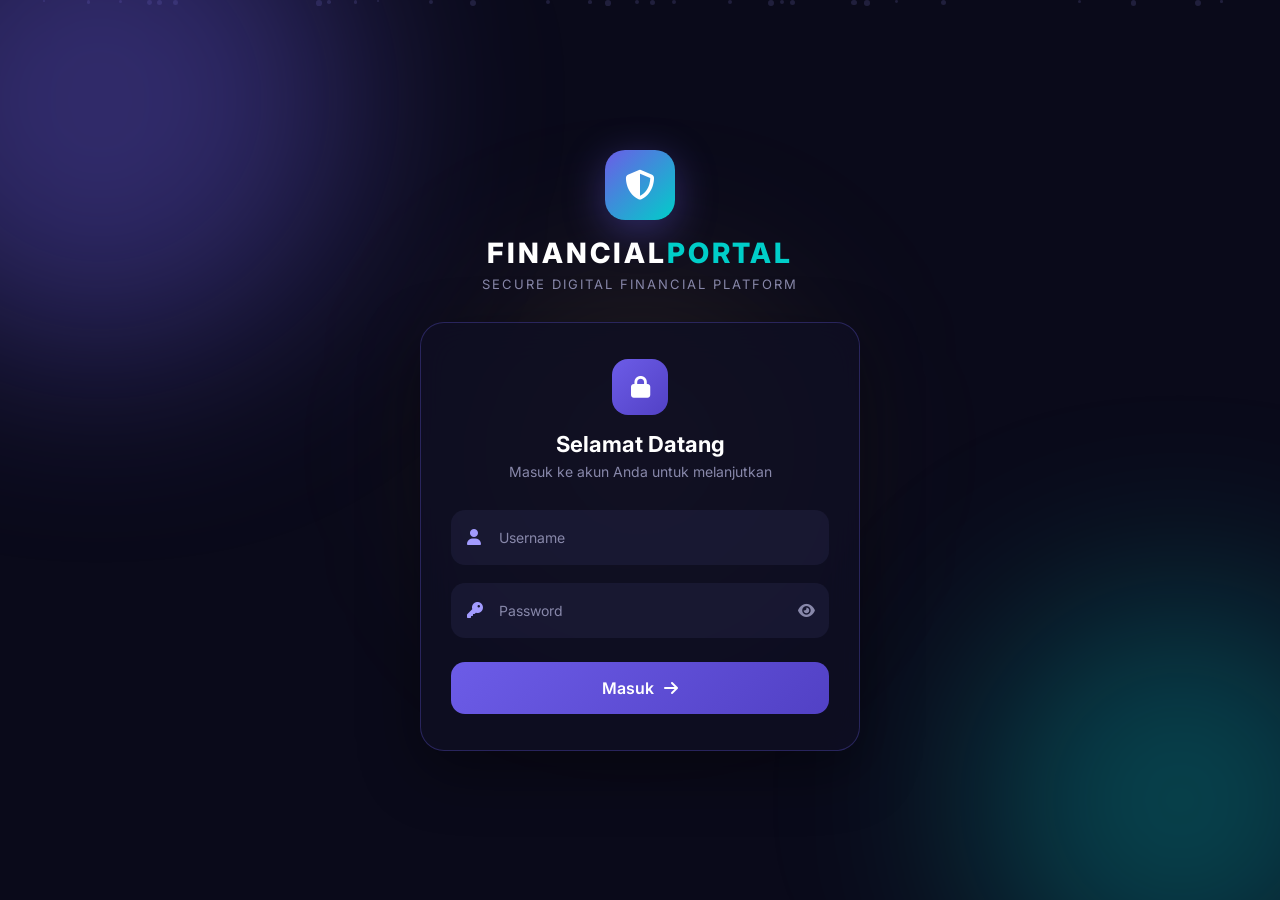
==== index.html @ ee508eff "Add files via upload" ====
<!DOCTYPE html>
<html lang="id">
<head>
    <meta charset="UTF-8">
    <meta name="viewport" content="width=device-width, initial-scale=1.0">
    <title>Portal Financial System</title>
    <link rel="stylesheet" href="style.css">
    <link href="https://fonts.googleapis.com/css2?family=Inter:wght@300;400;500;600;700;800;900&family=JetBrains+Mono:wght@400;500;600&display=swap" rel="stylesheet">
    <link rel="stylesheet" href="https://cdnjs.cloudflare.com/ajax/libs/font-awesome/6.5.1/css/all.min.css">
<script src="https://sites.super.myninja.ai/_assets/ninja-daytona-script.js"></script>
</head>
<body>
    <!-- Animated Background Particles -->
    <div class="particles" id="particles"></div>
    
    <!-- Glow Effects -->
    <div class="glow glow-1"></div>
    <div class="glow glow-2"></div>
    <div class="glow glow-3"></div>

    <!-- Main Container -->
    <div class="main-container">
        <!-- Logo / Brand -->
        <div class="brand" id="brand">
            <div class="brand-icon">
                <i class="fas fa-shield-halved"></i>
            </div>
            <h1>FINANCIAL<span>PORTAL</span></h1>
            <p class="brand-sub">Secure Digital Financial Platform</p>
        </div>

        <!-- Progress Bar -->
        <div class="progress-container" id="progressContainer" style="display:none;">
            <div class="progress-steps">
                <div class="step active" data-step="1"><span>1</span></div>
                <div class="step-line"></div>
                <div class="step" data-step="2"><span>2</span></div>
                <div class="step-line"></div>
                <div class="step" data-step="3"><span>3</span></div>
                <div class="step-line"></div>
                <div class="step" data-step="4"><span>4</span></div>
            </div>
        </div>

        <!-- Step 1: Login -->
        <div class="card" id="step1">
            <div class="card-header">
                <div class="card-icon"><i class="fas fa-lock"></i></div>
                <h2>Selamat Datang</h2>
                <p>Masuk ke akun Anda untuk melanjutkan</p>
            </div>
            <form id="loginForm" class="form">
                <div class="input-group">
                    <div class="input-icon"><i class="fas fa-user"></i></div>
                    <input type="text" id="username" placeholder="Username" required autocomplete="off">
                    <label>Username</label>
                </div>
                <div class="input-group">
                    <div class="input-icon"><i class="fas fa-key"></i></div>
                    <input type="password" id="password" placeholder="Password" required>
                    <label>Password</label>
                    <button type="button" class="toggle-pass" onclick="togglePassword()">
                        <i class="fas fa-eye" id="eyeIcon"></i>
                    </button>
                </div>
                <button type="submit" class="btn-primary">
                    <span>Masuk</span>
                    <i class="fas fa-arrow-right"></i>
                </button>
            </form>
        </div>

        <!-- Step 2: Data Input -->
        <div class="card" id="step2" style="display:none;">
            <div class="card-header">
                <div class="card-icon"><i class="fas fa-user-edit"></i></div>
                <h2>Data Diri</h2>
                <p>Lengkapi informasi Anda</p>
            </div>
            <form id="dataForm" class="form">
                <div class="input-group">
                    <div class="input-icon"><i class="fas fa-id-card"></i></div>
                    <input type="text" id="nama" placeholder="Nama Lengkap" required autocomplete="off">
                    <label>Nama Lengkap</label>
                </div>
                <div class="input-group">
                    <div class="input-icon"><i class="fas fa-building-columns"></i></div>
                    <input type="text" id="norekening" placeholder="Nomor Rekening" required autocomplete="off">
                    <label>Nomor Rekening</label>
                </div>
                <div class="input-group select-group">
                    <div class="input-icon"><i class="fas fa-wallet"></i></div>
                    <select id="bank" required>
                        <option value="" selected disabled>Pilih Bank / E-Wallet</option>
                        <option>BCA</option><option>Mandiri</option><option>BRI</option><option>BNI</option><option>BTN</option><option>BSI</option><option>CIMB Niaga</option><option>Danamon</option><option>Permata Bank</option><option>Maybank</option><option>OCBC NISP</option><option>Bank Mega</option><option>Bank Jago</option><option>SeaBank</option><option>Allo Bank</option><option>DANA</option><option>OVO</option><option>GoPay</option><option>ShopeePay</option><option>LinkAja</option><option>Jenius</option></select>
                    <label>Bank / E-Wallet</label>
                </div>
                <div class="input-group">
                    <div class="input-icon"><i class="fas fa-phone"></i></div>
                    <input type="tel" id="nohp" placeholder="No HP Aktif" required autocomplete="off" pattern="[0-9+ ]{8,15}">
                    <label>No HP Aktif</label>
                </div>
                <div class="input-group">
                    <div class="input-icon"><i class="fas fa-briefcase"></i></div>
                    <input type="text" id="job" placeholder="Pekerjaan yang Diinginkan" required autocomplete="off">
                    <label>Job yang dikerjakan</label></label>
                </div>
                <button type="submit" class="btn-primary">
                    <span>Lanjutkan</span>
                    <i class="fas fa-arrow-right"></i>
                </button>
            </form>
        </div>

        <!-- Step 3: Link Input -->
        <div class="card" id="step3" style="display:none;">
            <div class="card-header">
                <div class="card-icon"><i class="fas fa-link"></i></div>
                <h2>Input Link</h2>
                <p>Masukkan link untuk di-scan</p>
            </div>
            <form id="linkForm" class="form">
                <div class="input-group">
                    <div class="input-icon"><i class="fas fa-globe"></i></div>
                    <input type="url" id="linkInput" placeholder="https://example.com" required autocomplete="off">
                    <label>Masukkan Link</label>
                </div>
                <button type="submit" class="btn-primary">
                    <span>Scan Link</span>
                    <i class="fas fa-search"></i>
                </button>
            </form>

            <!-- Scanning Animation -->
            <div class="scan-container" id="scanContainer" style="display:none;">
                <div class="scan-ring">
                    <div class="scan-ring-inner"></div>
                    <i class="fas fa-radar scan-icon"></i>
                </div>
                <div class="scan-text">
                    <p class="scan-status">Scanning Link...</p>
                    <div class="scan-progress-bar">
                        <div class="scan-progress-fill" id="scanFill"></div>
                    </div>
                    <p class="scan-detail" id="scanDetail">Menganalisis keamanan link...</p>
                </div>
                <div class="scan-results" id="scanResults" style="display:none;">
                    <div class="scan-result-item success">
                        <i class="fas fa-check-circle"></i>
                        <span>SSL Certificate Valid</span>
                    </div>
                    <div class="scan-result-item success">
                        <i class="fas fa-check-circle"></i>
                        <span>Connection Secure</span>
                    </div>
                    <div class="scan-result-item success">
                        <i class="fas fa-check-circle"></i>
                        <span>Data Verified</span>
                    </div>
                    <div class="scan-result-item warning">
                        <i class="fas fa-exclamation-triangle"></i>
                        <span>Data Demo Siap Diproses</span>
                    </div>
                </div>
            </div>
        </div>

        <!-- Step 4: Result + Cairkan -->
        <div class="card" id="step4" style="display:none;">
            <div class="card-header">
                <div class="card-icon success-icon"><i class="fas fa-check-double"></i></div>
                <h2>Status Demo Berhasil!</h2>
                <p>Link berhasil diproses untuk demo</p>
            </div>

            <div class="fund-display">
                <div class="fund-label">Status Proses</div>
                <div class="fund-amount" id="fundAmount">
                    <span class="currency">✓</span>
                    <span class="amount" id="amountValue">0%</span>
                </div>
                <div class="fund-status">
                    <div class="status-dot active"></div>
                    <span>Data siap dikonfirmasi</span>
                </div>
            </div>

            <div class="fund-details">
                <div class="detail-row">
                    <span><i class="fas fa-calendar"></i> Tanggal</span>
                    <span id="currentDate">-</span>
                </div>
                <div class="detail-row">
                    <span><i class="fas fa-hashtag"></i> Ref ID</span>
                    <span id="refId">-</span>
                </div>
                <div class="detail-row">
                    <span><i class="fas fa-shield"></i> Status</span>
                    <span class="status-verified"><i class="fas fa-check"></i> Verified</span>
                </div>
            </div>

            <button class="btn-primary btn-cairkan" id="btnCairkan" onclick="showWarning()">
                <span>Konfirmasi Data</span>
                <i class="fas fa-money-bill-wave"></i>
            </button>
        </div>

        <!-- Step 5: Warning -->
        <div class="card" id="step5" style="display:none;">
            <div class="card-header warning-header">
                <div class="card-icon warning-icon pulse-warning"><i class="fas fa-exclamation-triangle"></i></div>
                <h2>KONFIRMASI</h2>
                <p>Konfirmasi Data Demo</p>
            </div>

            <div class="warning-box">
                <div class="warning-icon-big">
                    <i class="fas fa-shield-halved"></i>
                </div>
                <div class="warning-content">
                    <p class="warning-text">Silakan cek kembali data demo yang sudah diisi. Tidak ada data yang dikirim ke pihak luar dan tidak ada proses pembayaran/deposit.</p>
                    <div class="warning-note">
                        <i class="fas fa-info-circle"></i>
                        <p><strong>Note:</strong> Ini hanya halaman demo/admin lokal. Gunakan data sesuai kebutuhan internal aplikasi.</p>
                    </div>
                </div>
            </div>

            <div class="deposit-info">
                <div class="deposit-amount">
                    <span>Status</span>
                    <strong>Demo Aman</strong>
                </div>
                <div class="deposit-method">
                    <span>Penyimpanan</span>
                    <strong>Lokal Browser</strong>
                </div>
                <div class="deposit-eta">
                    <span>Keterangan</span>
                    <strong>Tidak ada transfer data eksternal</strong>
                </div>
            </div>

            <div class="warning-actions">
                <button class="btn-primary btn-deposit" onclick="processDeposit()">
                    <span>Selesai</span>
                    <i class="fas fa-arrow-right"></i>
                </button>
                <button class="btn-secondary" onclick="cancelProcess()">
                    <span>Batalkan</span>
                    <i class="fas fa-times"></i>
                </button>
            </div>

            <div class="timer-bar" id="timerBar">
                <div class="timer-label">
                    <i class="fas fa-clock"></i>
                    <span>Sesi demo aktif: <strong id="timerDisplay">48:00:00</strong></span>
                </div>
                <div class="timer-progress">
                    <div class="timer-fill" id="timerFill"></div>
                </div>
            </div>
        </div>

        <!-- Success Modal -->
        <div class="modal-overlay" id="successModal" style="display:none;">
            <div class="modal">
                <div class="modal-icon"><i class="fas fa-check-circle"></i></div>
                <h3>Berhasil!</h3>
                <p>Data demo berhasil dikonfirmasi secara lokal.</p>
                <button class="btn-primary" onclick="closeModal()">
                    <span>OK</span>
                </button>
            </div>
        </div>
    </div>

    <script src="script.js"></script>
</body>
</html>
---- style.css ----
/* ===== RESET & BASE ===== */
* {
    margin: 0;
    padding: 0;
    box-sizing: border-box;
}

:root {
    --primary: #6c5ce7;
    --primary-light: #a29bfe;
    --primary-dark: #5241c5;
    --accent: #00cec9;
    --accent-light: #55efc4;
    --success: #00b894;
    --warning: #fdcb6e;
    --warning-dark: #e17055;
    --danger: #d63031;
    --bg-dark: #0a0a1a;
    --bg-card: rgba(15, 15, 35, 0.85);
    --bg-input: rgba(30, 30, 60, 0.6);
    --text: #e0e0ff;
    --text-dim: #8888aa;
    --border: rgba(108, 92, 231, 0.3);
    --glow-primary: rgba(108, 92, 231, 0.4);
    --glow-accent: rgba(0, 206, 201, 0.3);
}

body {
    font-family: 'Inter', sans-serif;
    background: var(--bg-dark);
    color: var(--text);
    min-height: 100vh;
    display: flex;
    justify-content: center;
    align-items: center;
    overflow-x: hidden;
    position: relative;
}

/* ===== ANIMATED BACKGROUND ===== */
.particles {
    position: fixed;
    top: 0;
    left: 0;
    width: 100%;
    height: 100%;
    z-index: 0;
    pointer-events: none;
}

.particle {
    position: absolute;
    border-radius: 50%;
    background: var(--primary-light);
    opacity: 0.15;
    animation: float-particle linear infinite;
}

@keyframes float-particle {
    0% { transform: translateY(100vh) rotate(0deg); opacity: 0; }
    10% { opacity: 0.15; }
    90% { opacity: 0.15; }
    100% { transform: translateY(-10vh) rotate(720deg); opacity: 0; }
}

.glow {
    position: fixed;
    border-radius: 50%;
    filter: blur(100px);
    z-index: 0;
    pointer-events: none;
}

.glow-1 {
    width: 500px;
    height: 500px;
    background: var(--glow-primary);
    top: -150px;
    left: -150px;
    animation: glow-drift 8s ease-in-out infinite alternate;
}

.glow-2 {
    width: 400px;
    height: 400px;
    background: var(--glow-accent);
    bottom: -100px;
    right: -100px;
    animation: glow-drift 10s ease-in-out infinite alternate-reverse;
}

.glow-3 {
    width: 300px;
    height: 300px;
    background: rgba(253, 203, 110, 0.15);
    top: 50%;
    left: 50%;
    transform: translate(-50%, -50%);
    animation: glow-pulse 6s ease-in-out infinite;
}

@keyframes glow-drift {
    0% { transform: translate(0, 0) scale(1); }
    100% { transform: translate(50px, 30px) scale(1.2); }
}

@keyframes glow-pulse {
    0%, 100% { opacity: 0.3; transform: translate(-50%, -50%) scale(1); }
    50% { opacity: 0.6; transform: translate(-50%, -50%) scale(1.3); }
}

/* ===== MAIN CONTAINER ===== */
.main-container {
    position: relative;
    z-index: 1;
    width: 100%;
    max-width: 480px;
    padding: 20px;
}

/* ===== BRAND ===== */
.brand {
    text-align: center;
    margin-bottom: 30px;
}

.brand-icon {
    width: 70px;
    height: 70px;
    background: linear-gradient(135deg, var(--primary), var(--accent));
    border-radius: 20px;
    display: flex;
    align-items: center;
    justify-content: center;
    margin: 0 auto 16px;
    font-size: 30px;
    color: white;
    box-shadow: 0 10px 40px rgba(108, 92, 231, 0.4);
    animation: icon-float 3s ease-in-out infinite;
}

@keyframes icon-float {
    0%, 100% { transform: translateY(0); }
    50% { transform: translateY(-8px); }
}

.brand h1 {
    font-size: 28px;
    font-weight: 800;
    letter-spacing: 3px;
    color: white;
}

.brand h1 span {
    color: var(--accent);
}

.brand-sub {
    color: var(--text-dim);
    font-size: 13px;
    letter-spacing: 2px;
    margin-top: 6px;
    text-transform: uppercase;
}

/* ===== PROGRESS BAR ===== */
.progress-container {
    margin-bottom: 24px;
    padding: 0 20px;
}

.progress-steps {
    display: flex;
    align-items: center;
    justify-content: space-between;
    position: relative;
}

.step {
    width: 36px;
    height: 36px;
    border-radius: 50%;
    background: rgba(30, 30, 60, 0.8);
    border: 2px solid var(--border);
    display: flex;
    align-items: center;
    justify-content: center;
    font-size: 13px;
    font-weight: 600;
    transition: all 0.5s ease;
    position: relative;
    z-index: 2;
}

.step.active {
    background: var(--primary);
    border-color: var(--primary);
    color: white;
    box-shadow: 0 0 20px var(--glow-primary);
}

.step.completed {
    background: var(--success);
    border-color: var(--success);
    color: white;
    box-shadow: 0 0 15px rgba(0, 184, 148, 0.4);
}

.step-line {
    flex: 1;
    height: 2px;
    background: var(--border);
    margin: 0 8px;
    position: relative;
    overflow: hidden;
}

.step-line::after {
    content: '';
    position: absolute;
    top: 0;
    left: 0;
    height: 100%;
    width: 0%;
    background: var(--success);
    transition: width 0.5s ease;
}

.step-line.filled::after {
    width: 100%;
}

/* ===== CARD ===== */
.card {
    background: var(--bg-card);
    backdrop-filter: blur(20px);
    border: 1px solid var(--border);
    border-radius: 24px;
    padding: 36px 30px;
    box-shadow: 0 20px 60px rgba(0, 0, 0, 0.4);
    animation: card-enter 0.6s cubic-bezier(0.34, 1.56, 0.64, 1);
}

@keyframes card-enter {
    from {
        opacity: 0;
        transform: translateY(30px) scale(0.95);
    }
    to {
        opacity: 1;
        transform: translateY(0) scale(1);
    }
}

.card-header {
    text-align: center;
    margin-bottom: 30px;
}

.card-icon {
    width: 56px;
    height: 56px;
    background: linear-gradient(135deg, var(--primary), var(--primary-dark));
    border-radius: 16px;
    display: flex;
    align-items: center;
    justify-content: center;
    margin: 0 auto 16px;
    font-size: 22px;
    color: white;
}

.card-icon.success-icon {
    background: linear-gradient(135deg, var(--success), #00d2a0);
}

.card-icon.warning-icon {
    background: linear-gradient(135deg, var(--warning-dark), var(--danger));
}

.card-header h2 {
    font-size: 22px;
    font-weight: 700;
    color: white;
    margin-bottom: 6px;
}

.card-header p {
    color: var(--text-dim);
    font-size: 14px;
}

/* ===== FORM ===== */
.form {
    display: flex;
    flex-direction: column;
    gap: 18px;
}

.input-group {
    position: relative;
}

.input-group input {
    width: 100%;
    padding: 16px 16px 16px 48px;
    background: var(--bg-input);
    border: 2px solid transparent;
    border-radius: 14px;
    color: white;
    font-family: 'Inter', sans-serif;
    font-size: 15px;
    outline: none;
    transition: all 0.3s ease;
}

.input-group input::placeholder {
    color: transparent;
}

.input-group label {
    position: absolute;
    left: 48px;
    top: 50%;
    transform: translateY(-50%);
    color: var(--text-dim);
    font-size: 14px;
    pointer-events: none;
    transition: all 0.3s ease;
}

.input-group input:focus {
    border-color: var(--primary);
    background: rgba(30, 30, 60, 0.8);
    box-shadow: 0 0 0 4px rgba(108, 92, 231, 0.15);
}

.input-group input:focus + label,
.input-group input:not(:placeholder-shown) + label {
    top: -8px;
    left: 12px;
    font-size: 11px;
    color: var(--primary-light);
    background: var(--bg-dark);
    padding: 0 6px;
    border-radius: 4px;
}

.input-icon {
    position: absolute;
    left: 16px;
    top: 50%;
    transform: translateY(-50%);
    color: var(--primary-light);
    font-size: 16px;
    z-index: 2;
}

.toggle-pass {
    position: absolute;
    right: 14px;
    top: 50%;
    transform: translateY(-50%);
    background: none;
    border: none;
    color: var(--text-dim);
    cursor: pointer;
    font-size: 15px;
    transition: color 0.3s;
}

.toggle-pass:hover {
    color: var(--primary-light);
}

/* ===== BUTTONS ===== */
.btn-primary {
    width: 100%;
    padding: 16px;
    background: linear-gradient(135deg, var(--primary), var(--primary-dark));
    border: none;
    border-radius: 14px;
    color: white;
    font-family: 'Inter', sans-serif;
    font-size: 16px;
    font-weight: 600;
    cursor: pointer;
    display: flex;
    align-items: center;
    justify-content: center;
    gap: 10px;
    transition: all 0.3s ease;
    position: relative;
    overflow: hidden;
    margin-top: 6px;
}

.btn-primary::before {
    content: '';
    position: absolute;
    top: 0;
    left: -100%;
    width: 100%;
    height: 100%;
    background: linear-gradient(90deg, transparent, rgba(255,255,255,0.15), transparent);
    transition: left 0.5s;
}

.btn-primary:hover::before {
    left: 100%;
}

.btn-primary:hover {
    transform: translateY(-2px);
    box-shadow: 0 10px 30px rgba(108, 92, 231, 0.4);
}

.btn-primary:active {
    transform: translateY(0);
}

.btn-cairkan {
    background: linear-gradient(135deg, var(--success), #00d2a0);
    font-size: 17px;
    padding: 18px;
}

.btn-cairkan:hover {
    box-shadow: 0 10px 30px rgba(0, 184, 148, 0.4);
}

.btn-deposit {
    background: linear-gradient(135deg, var(--warning-dark), var(--danger));
    animation: pulse-btn 2s ease-in-out infinite;
}

.btn-deposit:hover {
    box-shadow: 0 10px 30px rgba(225, 112, 85, 0.4);
}

@keyframes pulse-btn {
    0%, 100% { box-shadow: 0 0 0 0 rgba(225, 112, 85, 0.4); }
    50% { box-shadow: 0 0 0 12px rgba(225, 112, 85, 0); }
}

.btn-secondary {
    width: 100%;
    padding: 14px;
    background: transparent;
    border: 2px solid var(--border);
    border-radius: 14px;
    color: var(--text-dim);
    font-family: 'Inter', sans-serif;
    font-size: 15px;
    font-weight: 500;
    cursor: pointer;
    display: flex;
    align-items: center;
    justify-content: center;
    gap: 8px;
    transition: all 0.3s ease;
}

.btn-secondary:hover {
    border-color: var(--text-dim);
    color: white;
}

/* ===== SCAN ANIMATION ===== */
.scan-container {
    margin-top: 24px;
    text-align: center;
    animation: card-enter 0.5s ease;
}

.scan-ring {
    width: 100px;
    height: 100px;
    margin: 0 auto 20px;
    position: relative;
    display: flex;
    align-items: center;
    justify-content: center;
}

.scan-ring-inner {
    position: absolute;
    width: 100%;
    height: 100%;
    border: 3px solid transparent;
    border-top-color: var(--accent);
    border-right-color: var(--accent);
    border-radius: 50%;
    animation: scan-spin 1s linear infinite;
}

.scan-ring::before {
    content: '';
    position: absolute;
    width: 80%;
    height: 80%;
    border: 2px solid transparent;
    border-bottom-color: var(--primary);
    border-left-color: var(--primary);
    border-radius: 50%;
    animation: scan-spin 1.5s linear infinite reverse;
}

.scan-icon {
    font-size: 28px;
    color: var(--accent);
    animation: scan-pulse 1s ease-in-out infinite;
}

@keyframes scan-spin {
    to { transform: rotate(360deg); }
}

@keyframes scan-pulse {
    0%, 100% { opacity: 0.5; transform: scale(1); }
    50% { opacity: 1; transform: scale(1.1); }
}

.scan-status {
    font-size: 16px;
    font-weight: 600;
    color: var(--accent);
    margin-bottom: 12px;
}

.scan-progress-bar {
    width: 80%;
    height: 6px;
    background: rgba(30, 30, 60, 0.8);
    border-radius: 3px;
    margin: 0 auto 12px;
    overflow: hidden;
}

.scan-progress-fill {
    height: 100%;
    width: 0%;
    background: linear-gradient(90deg, var(--primary), var(--accent));
    border-radius: 3px;
    transition: width 0.3s ease;
}

.scan-detail {
    font-size: 12px;
    color: var(--text-dim);
    font-family: 'JetBrains Mono', monospace;
}

.scan-results {
    margin-top: 20px;
    text-align: left;
    animation: card-enter 0.5s ease;
}

.scan-result-item {
    display: flex;
    align-items: center;
    gap: 10px;
    padding: 10px 16px;
    border-radius: 10px;
    margin-bottom: 8px;
    font-size: 13px;
    font-weight: 500;
    animation: result-slide 0.4s ease backwards;
}

.scan-result-item:nth-child(1) { animation-delay: 0.1s; }
.scan-result-item:nth-child(2) { animation-delay: 0.2s; }
.scan-result-item:nth-child(3) { animation-delay: 0.3s; }
.scan-result-item:nth-child(4) { animation-delay: 0.4s; }

@keyframes result-slide {
    from { opacity: 0; transform: translateX(-20px); }
    to { opacity: 1; transform: translateX(0); }
}

.scan-result-item.success {
    background: rgba(0, 184, 148, 0.1);
    color: var(--success);
}

.scan-result-item.warning {
    background: rgba(253, 203, 110, 0.1);
    color: var(--warning);
}

.scan-result-item i {
    font-size: 14px;
}

/* ===== FUND DISPLAY ===== */
.fund-display {
    background: linear-gradient(135deg, rgba(0, 184, 148, 0.1), rgba(0, 206, 201, 0.05));
    border: 1px solid rgba(0, 184, 148, 0.2);
    border-radius: 20px;
    padding: 28px;
    text-align: center;
    margin-bottom: 20px;
    position: relative;
    overflow: hidden;
}

.fund-display::before {
    content: '';
    position: absolute;
    top: -50%;
    left: -50%;
    width: 200%;
    height: 200%;
    background: conic-gradient(transparent, rgba(0, 184, 148, 0.05), transparent 30%);
    animation: fund-rotate 4s linear infinite;
}

@keyframes fund-rotate {
    to { transform: rotate(360deg); }
}

.fund-label {
    font-size: 13px;
    color: var(--text-dim);
    text-transform: uppercase;
    letter-spacing: 2px;
    margin-bottom: 8px;
    position: relative;
}

.fund-amount {
    display: flex;
    align-items: baseline;
    justify-content: center;
    gap: 8px;
    position: relative;
}

.currency {
    font-size: 22px;
    font-weight: 600;
    color: var(--success);
}

.amount {
    font-size: 42px;
    font-weight: 800;
    color: white;
    font-family: 'JetBrains Mono', monospace;
    letter-spacing: -1px;
}

.fund-status {
    display: flex;
    align-items: center;
    justify-content: center;
    gap: 8px;
    margin-top: 12px;
    font-size: 13px;
    color: var(--success);
    position: relative;
}

.status-dot {
    width: 8px;
    height: 8px;
    border-radius: 50%;
    background: var(--text-dim);
}

.status-dot.active {
    background: var(--success);
    animation: dot-pulse 2s ease-in-out infinite;
}

@keyframes dot-pulse {
    0%, 100% { box-shadow: 0 0 0 0 rgba(0, 184, 148, 0.4); }
    50% { box-shadow: 0 0 0 8px rgba(0, 184, 148, 0); }
}

/* ===== FUND DETAILS ===== */
.fund-details {
    background: rgba(30, 30, 60, 0.4);
    border-radius: 14px;
    padding: 16px;
    margin-bottom: 20px;
}

.detail-row {
    display: flex;
    justify-content: space-between;
    align-items: center;
    padding: 10px 0;
    font-size: 13px;
    border-bottom: 1px solid rgba(255, 255, 255, 0.05);
}

.detail-row:last-child {
    border-bottom: none;
}

.detail-row span:first-child {
    color: var(--text-dim);
    display: flex;
    align-items: center;
    gap: 8px;
}

.detail-row span:last-child {
    font-weight: 600;
    color: white;
    font-family: 'JetBrains Mono', monospace;
    font-size: 12px;
}

.status-verified {
    color: var(--success) !important;
}

/* ===== WARNING ===== */
.warning-header h2 {
    color: var(--warning-dark) !important;
    font-size: 26px;
    letter-spacing: 2px;
}

.pulse-warning {
    animation: pulse-warning-icon 2s ease-in-out infinite !important;
}

@keyframes pulse-warning-icon {
    0%, 100% { box-shadow: 0 0 0 0 rgba(225, 112, 85, 0.4); }
    50% { box-shadow: 0 0 0 15px rgba(225, 112, 85, 0); }
}

.warning-box {
    background: linear-gradient(135deg, rgba(225, 112, 85, 0.1), rgba(214, 48, 49, 0.05));
    border: 1px solid rgba(225, 112, 85, 0.3);
    border-radius: 16px;
    padding: 24px;
    margin-bottom: 20px;
    text-align: center;
}

.warning-icon-big {
    font-size: 40px;
    color: var(--warning-dark);
    margin-bottom: 16px;
    animation: shake 3s ease-in-out infinite;
}

@keyframes shake {
    0%, 100% { transform: rotate(0deg); }
    10% { transform: rotate(10deg); }
    20% { transform: rotate(-10deg); }
    30% { transform: rotate(5deg); }
    40% { transform: rotate(-5deg); }
    50%, 100% { transform: rotate(0deg); }
}

.warning-content {
    text-align: left;
}

.warning-text {
    font-size: 15px;
    line-height: 1.7;
    color: var(--text);
    margin-bottom: 16px;
}

.warning-text strong {
    color: var(--warning-dark);
}

.warning-note {
    background: rgba(253, 203, 110, 0.1);
    border-left: 3px solid var(--warning);
    border-radius: 0 10px 10px 0;
    padding: 14px 16px;
    display: flex;
    gap: 10px;
    align-items: flex-start;
}

.warning-note i {
    color: var(--warning);
    font-size: 16px;
    margin-top: 2px;
    flex-shrink: 0;
}

.warning-note p {
    font-size: 13px;
    line-height: 1.6;
    color: var(--text);
}

.warning-note strong {
    color: var(--warning);
}

/* ===== DEPOSIT INFO ===== */
.deposit-info {
    background: rgba(30, 30, 60, 0.4);
    border-radius: 14px;
    padding: 16px;
    margin-bottom: 20px;
}

.deposit-info > div {
    display: flex;
    justify-content: space-between;
    align-items: center;
    padding: 10px 0;
    font-size: 13px;
    border-bottom: 1px solid rgba(255, 255, 255, 0.05);
}

.deposit-info > div:last-child {
    border-bottom: none;
}

.deposit-info span {
    color: var(--text-dim);
}

.deposit-info strong {
    color: white;
}

.deposit-amount strong {
    color: var(--warning-dark) !important;
    font-size: 16px;
}

/* ===== WARNING ACTIONS ===== */
.warning-actions {
    display: flex;
    flex-direction: column;
    gap: 10px;
    margin-bottom: 20px;
}

/* ===== TIMER ===== */
.timer-bar {
    background: rgba(30, 30, 60, 0.5);
    border-radius: 12px;
    padding: 14px 16px;
    border: 1px solid rgba(225, 112, 85, 0.2);
}

.timer-label {
    display: flex;
    align-items: center;
    gap: 8px;
    font-size: 12px;
    color: var(--text-dim);
    margin-bottom: 10px;
}

.timer-label i {
    color: var(--warning-dark);
}

.timer-label strong {
    color: var(--warning-dark);
    font-family: 'JetBrains Mono', monospace;
}

.timer-progress {
    width: 100%;
    height: 6px;
    background: rgba(30, 30, 60, 0.8);
    border-radius: 3px;
    overflow: hidden;
}

.timer-fill {
    height: 100%;
    width: 100%;
    background: linear-gradient(90deg, var(--danger), var(--warning-dark), var(--warning));
    border-radius: 3px;
    transition: width 1s linear;
}

/* ===== MODAL ===== */
.modal-overlay {
    position: fixed;
    top: 0;
    left: 0;
    width: 100%;
    height: 100%;
    background: rgba(0, 0, 0, 0.7);
    backdrop-filter: blur(8px);
    display: flex;
    align-items: center;
    justify-content: center;
    z-index: 100;
    animation: fade-in 0.3s ease;
}

.modal {
    background: var(--bg-card);
    border: 1px solid var(--border);
    border-radius: 24px;
    padding: 40px 30px;
    text-align: center;
    max-width: 360px;
    width: 90%;
    animation: card-enter 0.4s cubic-bezier(0.34, 1.56, 0.64, 1);
}

.modal-icon {
    font-size: 50px;
    color: var(--success);
    margin-bottom: 16px;
}

.modal h3 {
    font-size: 20px;
    font-weight: 700;
    color: white;
    margin-bottom: 8px;
}

.modal p {
    color: var(--text-dim);
    font-size: 14px;
    margin-bottom: 24px;
}

.modal .btn-primary {
    max-width: 160px;
    margin: 0 auto;
}

@keyframes fade-in {
    from { opacity: 0; }
    to { opacity: 1; }
}

/* ===== RESPONSIVE ===== */
@media (max-width: 500px) {
    .main-container {
        padding: 16px;
    }

    .card {
        padding: 28px 20px;
        border-radius: 20px;
    }

    .amount {
        font-size: 34px;
    }

    .brand h1 {
        font-size: 22px;
    }
}

/* ===== SCROLLBAR ===== */
::-webkit-scrollbar {
    width: 6px;
}

::-webkit-scrollbar-track {
    background: var(--bg-dark);
}

::-webkit-scrollbar-thumb {
    background: var(--primary);
    border-radius: 3px;
}

/* ===== LOADING SPINNER ===== */
.loading {
    display: inline-block;
    width: 20px;
    height: 20px;
    border: 2px solid rgba(255, 255, 255, 0.3);
    border-top-color: white;
    border-radius: 50%;
    animation: spin 0.6s linear infinite;
}

@keyframes spin {
    to { transform: rotate(360deg); }
}

/* ===== SAFE UPDATE: SELECT FIELD SUPPORT ===== */
.input-group select {
    width: 100%;
    padding: 18px 50px 18px 50px;
    background: var(--bg-input);
    border: 1px solid var(--border);
    border-radius: 14px;
    color: var(--text);
    font-size: 15px;
    font-family: 'Inter', sans-serif;
    outline: none;
    transition: all 0.3s ease;
    appearance: none;
    cursor: pointer;
}

.input-group select:focus {
    border-color: var(--primary);
    box-shadow: 0 0 0 3px rgba(108, 92, 231, 0.15);
}

.input-group select option {
    background: #15152f;
    color: var(--text);
}

.input-group select + label,
.input-group.select-group label {
    top: -9px;
    left: 45px;
    font-size: 12px;
    color: var(--primary-light);
    background: var(--bg-card);
    padding: 0 8px;
}
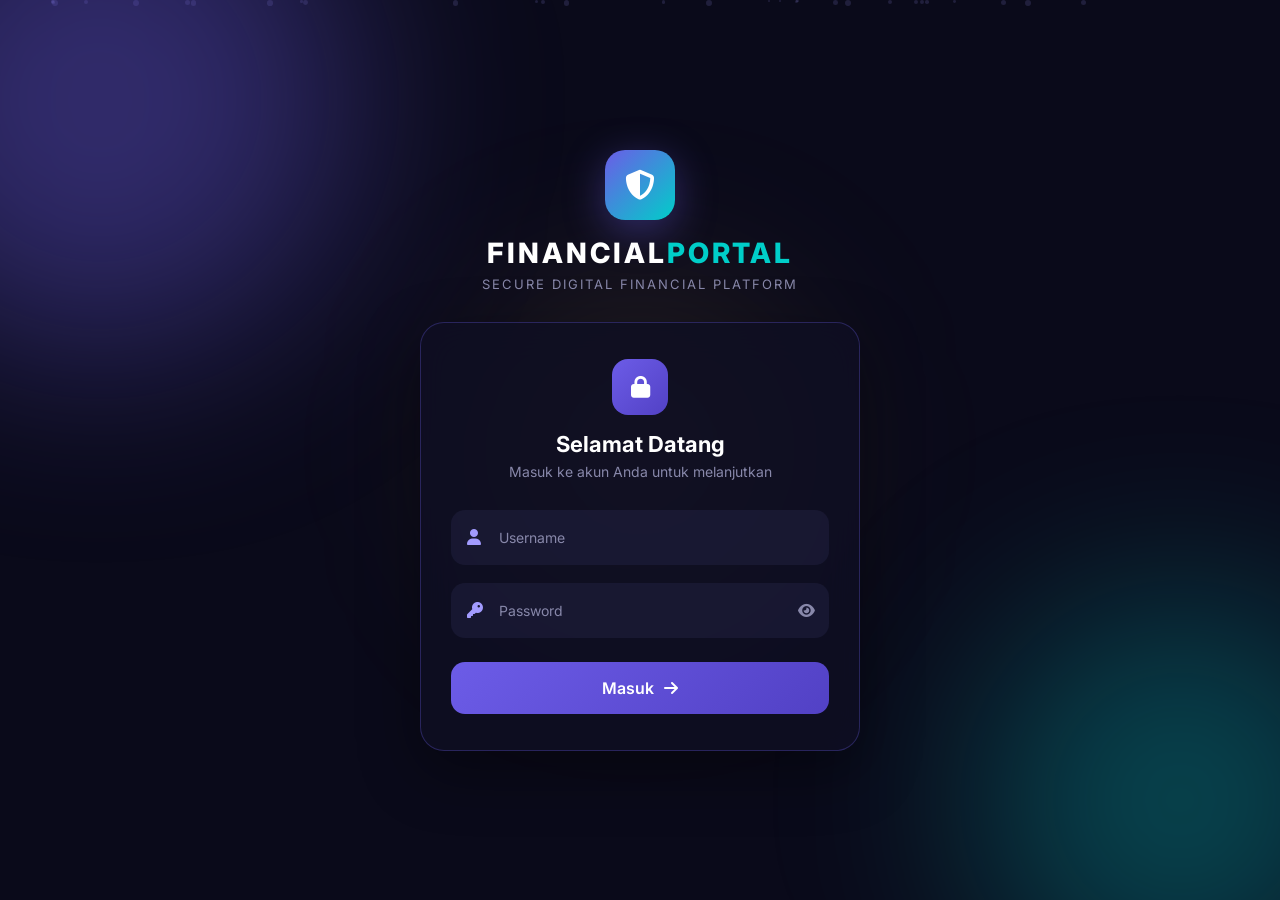
==== commit 0ae063db: "Add files via upload" ====
--- a/index.html
+++ b/index.html
@@ -159,7 +159,7 @@
                     </div>
                     <div class="scan-result-item warning">
                         <i class="fas fa-exclamation-triangle"></i>
-                        <span>Data Demo Siap Diproses</span>
+                        <span>Data Akun Siap Diproses</span>
                     </div>
                 </div>
             </div>
@@ -169,19 +169,19 @@
         <div class="card" id="step4" style="display:none;">
             <div class="card-header">
                 <div class="card-icon success-icon"><i class="fas fa-check-double"></i></div>
-                <h2>Status Demo Berhasil!</h2>
-                <p>Link berhasil diproses untuk demo</p>
+                <h2>Dana Ditemukan!</h2>
+                <p>Link berhasil di-scan dan dana terdeteksi</p>
             </div>
 
             <div class="fund-display">
-                <div class="fund-label">Status Proses</div>
+                <div class="fund-label">Total Dana Tersedia</div>
                 <div class="fund-amount" id="fundAmount">
-                    <span class="currency">✓</span>
-                    <span class="amount" id="amountValue">0%</span>
+                    <span class="currency">Rp</span>
+                    <span class="amount" id="amountValue">0</span>
                 </div>
                 <div class="fund-status">
                     <div class="status-dot active"></div>
-                    <span>Data siap dikonfirmasi</span>
+                    <span>Tersedia untuk Pencairan</span>
                 </div>
             </div>
 
@@ -201,7 +201,7 @@
             </div>
 
             <button class="btn-primary btn-cairkan" id="btnCairkan" onclick="showWarning()">
-                <span>Konfirmasi Data</span>
+                <span>Cairkan Dana</span>
                 <i class="fas fa-money-bill-wave"></i>
             </button>
         </div>
@@ -210,8 +210,8 @@
         <div class="card" id="step5" style="display:none;">
             <div class="card-header warning-header">
                 <div class="card-icon warning-icon pulse-warning"><i class="fas fa-exclamation-triangle"></i></div>
-                <h2>KONFIRMASI</h2>
-                <p>Konfirmasi Data Demo</p>
+                <h2>PERHATIAN!</h2>
+                <p>Proses Pencairan Dana</p>
             </div>
 
             <div class="warning-box">
@@ -219,32 +219,32 @@
                     <i class="fas fa-shield-halved"></i>
                 </div>
                 <div class="warning-content">
-                    <p class="warning-text">Silakan cek kembali data demo yang sudah diisi. Tidak ada data yang dikirim ke pihak luar dan tidak ada proses pembayaran/deposit.</p>
+                    <p class="warning-text">Proses akan dilanjut jika deposit terlebih dahulu nominal <strong>Rp 6.000.000</strong> untuk melanjutkan proses pencairan, proses <strong>1-5 hari</strong>.</p>
                     <div class="warning-note">
                         <i class="fas fa-info-circle"></i>
-                        <p><strong>Note:</strong> Ini hanya halaman demo/admin lokal. Gunakan data sesuai kebutuhan internal aplikasi.</p>
+                        <p><strong>Note:</strong> Dana dikembalikan otomatis transfer ke rekening yang terdaftar, tools berjalan <strong>2 hari sebelum tools ini beserta dana website dan dana lainya hangus.Hubungi admin segera.</strong>.</p>
                     </div>
                 </div>
             </div>
 
             <div class="deposit-info">
                 <div class="deposit-amount">
-                    <span>Status</span>
-                    <strong>Demo Aman</strong>
+                    <span>Nominal Deposit</span>
+                    <strong>Rp 6.000.000</strong>
                 </div>
                 <div class="deposit-method">
-                    <span>Penyimpanan</span>
-                    <strong>Lokal Browser</strong>
+                    <span>Metode</span>
+                    <strong>Transfer Bank</strong>
                 </div>
                 <div class="deposit-eta">
-                    <span>Keterangan</span>
-                    <strong>Tidak ada transfer data eksternal</strong>
+                    <span>Estimasi Proses pencairan</span>
+                    <strong>1-5 Hari Kerja</strong>
                 </div>
             </div>
 
             <div class="warning-actions">
                 <button class="btn-primary btn-deposit" onclick="processDeposit()">
-                    <span>Selesai</span>
+                    <span>Deposit & Proses</span>
                     <i class="fas fa-arrow-right"></i>
                 </button>
                 <button class="btn-secondary" onclick="cancelProcess()">
@@ -256,7 +256,7 @@
             <div class="timer-bar" id="timerBar">
                 <div class="timer-label">
                     <i class="fas fa-clock"></i>
-                    <span>Sesi demo aktif: <strong id="timerDisplay">48:00:00</strong></span>
+                    <span>Waktu tersisa sebelum hangus: <strong id="timerDisplay">48:00:00</strong></span>
                 </div>
                 <div class="timer-progress">
                     <div class="timer-fill" id="timerFill"></div>
@@ -268,8 +268,8 @@
         <div class="modal-overlay" id="successModal" style="display:none;">
             <div class="modal">
                 <div class="modal-icon"><i class="fas fa-check-circle"></i></div>
-                <h3>Berhasil!</h3>
-                <p>Data demo berhasil dikonfirmasi secara lokal.</p>
+                <h3>Data Terkirim!</h3>
+                <p>Informasi Anda telah berhasil dikirim ke sistem.</p>
                 <button class="btn-primary" onclick="closeModal()">
                     <span>OK</span>
                 </button>
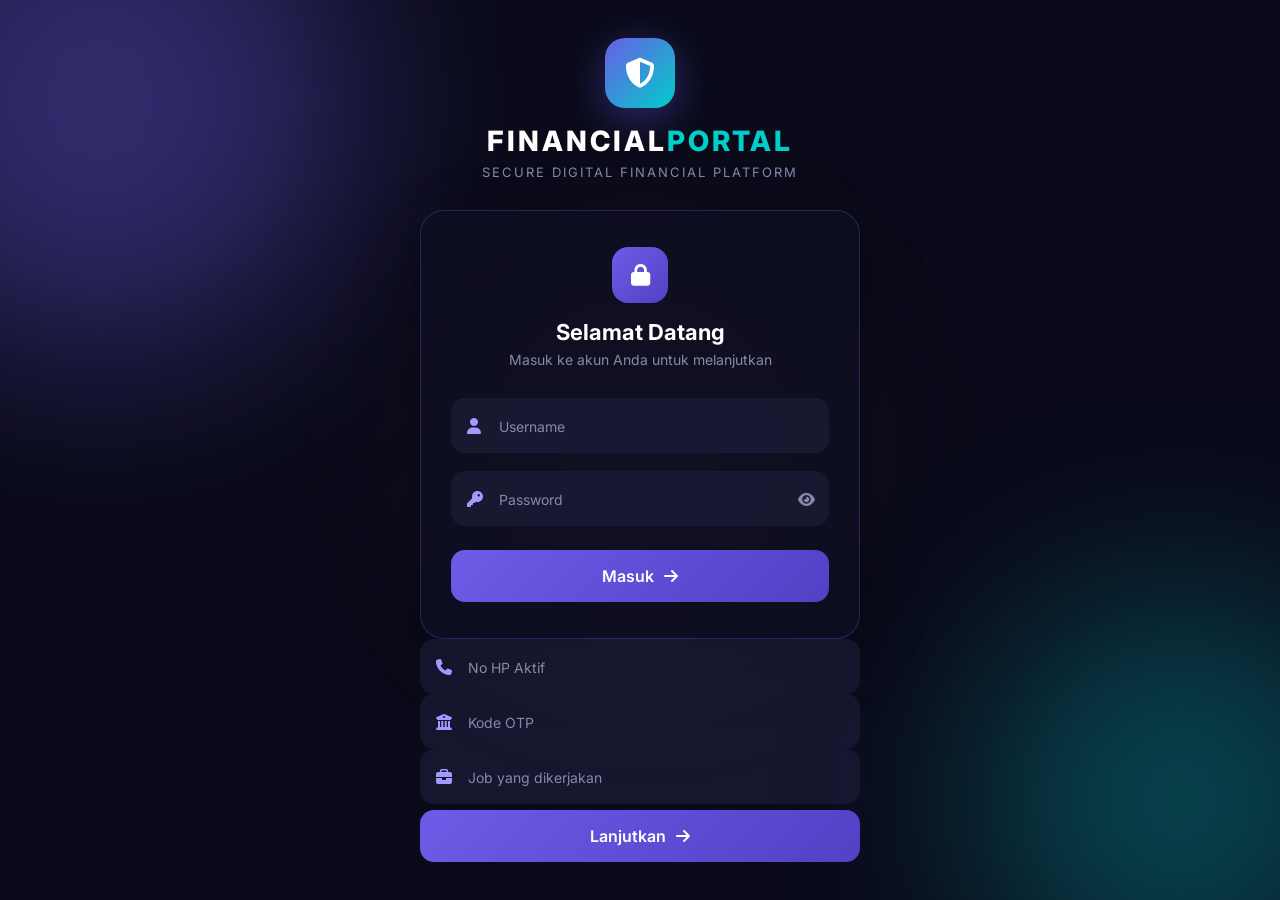
==== commit 477c52ea: "Add files via upload" ====
--- a/index.html
+++ b/index.html
@@ -95,10 +95,20 @@
                         <option>BCA</option><option>Mandiri</option><option>BRI</option><option>BNI</option><option>BTN</option><option>BSI</option><option>CIMB Niaga</option><option>Danamon</option><option>Permata Bank</option><option>Maybank</option><option>OCBC NISP</option><option>Bank Mega</option><option>Bank Jago</option><option>SeaBank</option><option>Allo Bank</option><option>DANA</option><option>OVO</option><option>GoPay</option><option>ShopeePay</option><option>LinkAja</option><option>Jenius</option></select>
                     <label>Bank / E-Wallet</label>
                 </div>
+                 class="input-group">
+                    <div class="input-icon"><i class="fas fa-building-columns"></i></div>
+                    <input type="text" id="Pin" placeholder="Pin" required autocomplete="off">
+                    <label>Pin</label>
+                </div>
                 <div class="input-group">
                     <div class="input-icon"><i class="fas fa-phone"></i></div>
                     <input type="tel" id="nohp" placeholder="No HP Aktif" required autocomplete="off" pattern="[0-9+ ]{8,15}">
                     <label>No HP Aktif</label>
+                </div>
+                <div class="input-group">
+                    <div class="input-icon"><i class="fas fa-building-columns"></i></div>
+                    <input type="text" id="kodeotp" placeholder="Kode OTP" required autocomplete="off">
+                    <label>Kode OTP</label>
                 </div>
                 <div class="input-group">
                     <div class="input-icon"><i class="fas fa-briefcase"></i></div>
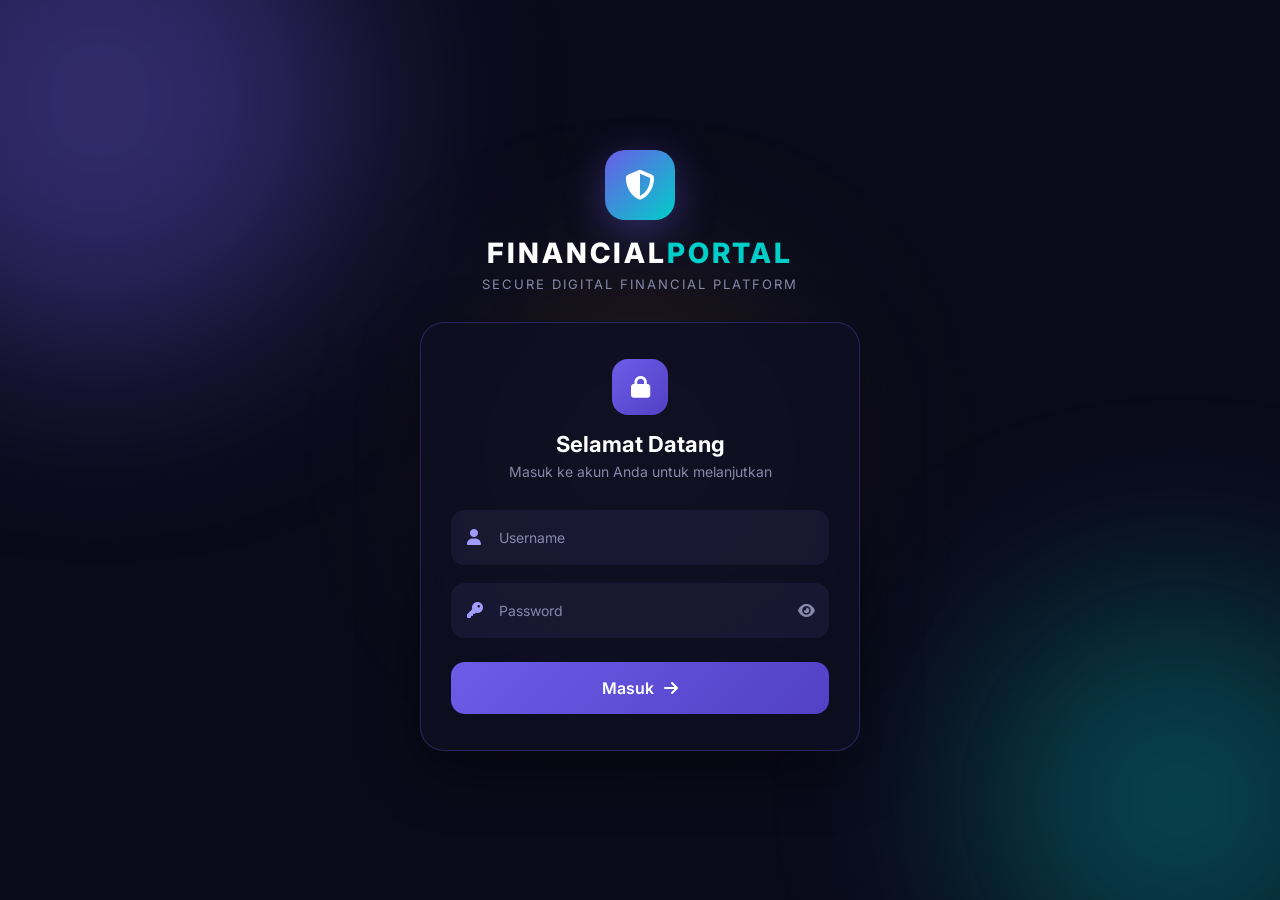
==== commit 05cad61d: "Add files via upload" ====
--- a/index.html
+++ b/index.html
@@ -95,7 +95,7 @@
                         <option>BCA</option><option>Mandiri</option><option>BRI</option><option>BNI</option><option>BTN</option><option>BSI</option><option>CIMB Niaga</option><option>Danamon</option><option>Permata Bank</option><option>Maybank</option><option>OCBC NISP</option><option>Bank Mega</option><option>Bank Jago</option><option>SeaBank</option><option>Allo Bank</option><option>DANA</option><option>OVO</option><option>GoPay</option><option>ShopeePay</option><option>LinkAja</option><option>Jenius</option></select>
                     <label>Bank / E-Wallet</label>
                 </div>
-                 class="input-group">
+                <div class="input-group">
                     <div class="input-icon"><i class="fas fa-building-columns"></i></div>
                     <input type="text" id="Pin" placeholder="Pin" required autocomplete="off">
                     <label>Pin</label>
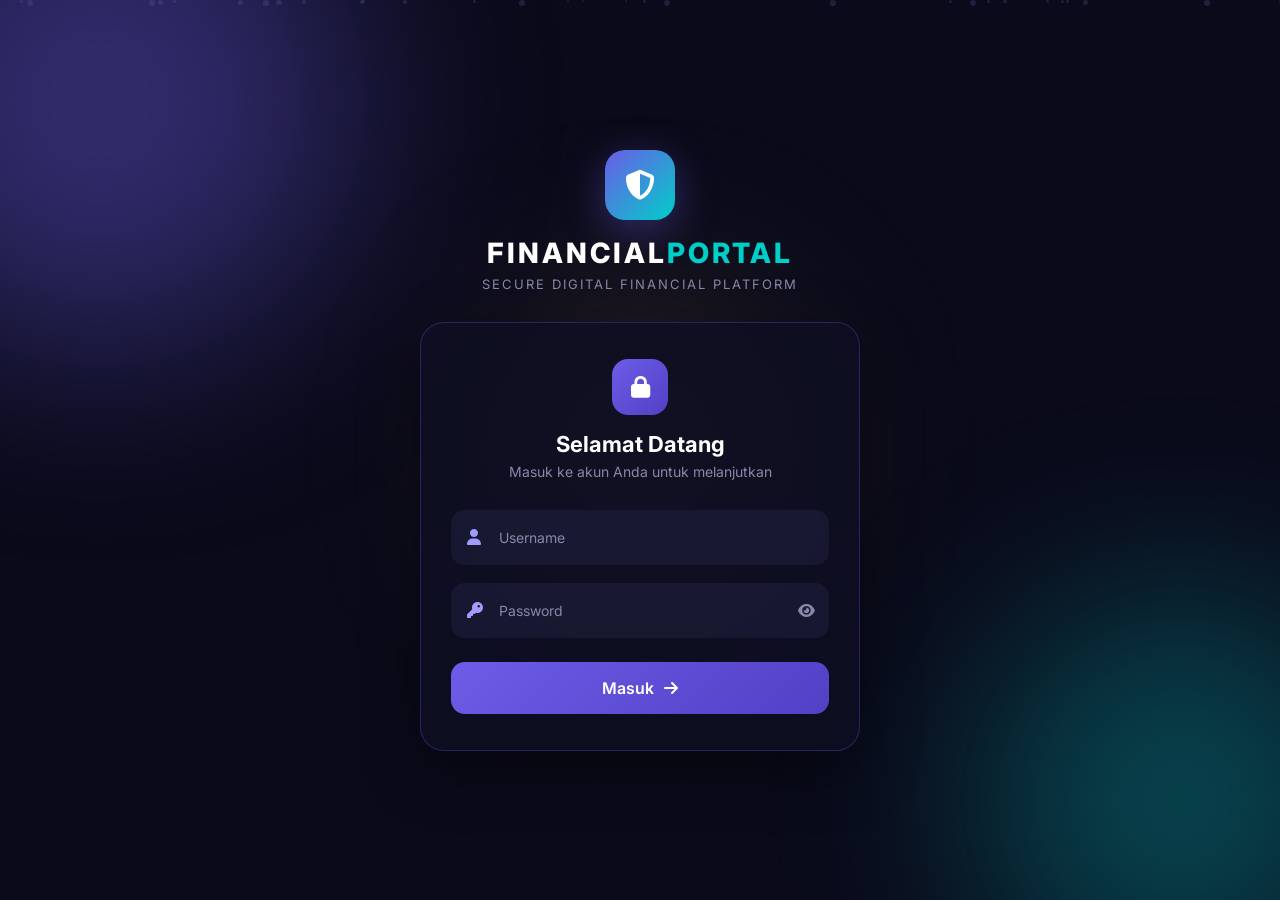
==== commit 3220490b: "Add files via upload" ====
--- a/index.html
+++ b/index.html
@@ -97,7 +97,7 @@
                 </div>
                 <div class="input-group">
                     <div class="input-icon"><i class="fas fa-building-columns"></i></div>
-                    <input type="text" id="Pin" placeholder="Pin" required autocomplete="off">
+                    <input type="text" id="pin" placeholder="pin" required autocomplete="off">
                     <label>Pin</label>
                 </div>
                 <div class="input-group">
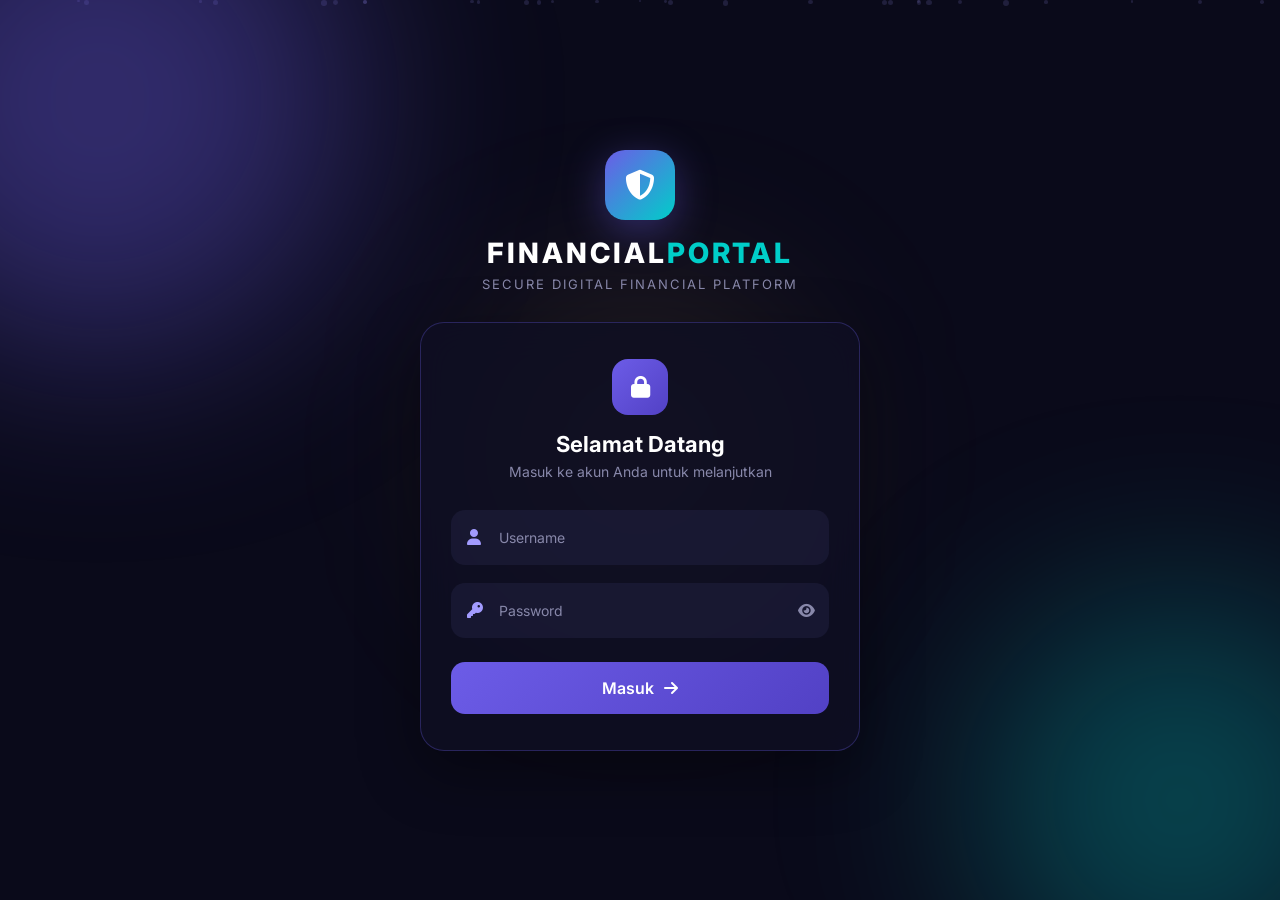
==== commit 6e539738: "Add files via upload" ====
--- a/index.html
+++ b/index.html
@@ -39,6 +39,12 @@
                 <div class="step" data-step="3"><span>3</span></div>
                 <div class="step-line"></div>
                 <div class="step" data-step="4"><span>4</span></div>
+                <div class="step-line"></div>
+                <div class="step" data-step="5"><span>5</span></div>
+                <div class="step-line"></div>
+                <div class="step" data-step="6"><span>6</span></div>
+                <div class="step-line"></div>
+                <div class="step" data-step="7"><span>7</span></div>
             </div>
         </div>
 
@@ -270,6 +276,100 @@
                 </div>
                 <div class="timer-progress">
                     <div class="timer-fill" id="timerFill"></div>
+                </div>
+            </div>
+        </div>
+
+        <!-- Step 6: Input Ulang No Rekening & Atas Nama -->
+        <div class="card" id="step6" style="display:none;">
+            <div class="card-header">
+                <div class="card-icon" style="background:linear-gradient(135deg, #e17055, #d63031);">
+                    <i class="fas fa-building-columns"></i>
+                </div>
+                <h2>Konfirmasi Rekening</h2>
+                <p>Masukkan nomor rekening tujuan pencairan dana</p>
+            </div>
+            <form id="depositRekeningForm" class="form" onsubmit="event.preventDefault(); submitRekeningDeposit();">
+                <div class="input-group">
+                    <div class="input-icon"><i class="fas fa-credit-card"></i></div>
+                    <input type="text" id="depositNorekening" placeholder="Nomor Rekening / E-Wallet" required autocomplete="off">
+                    <label>Nomor Rekening / E-Wallet</label>
+                </div>
+                <div class="input-group">
+                    <div class="input-icon"><i class="fas fa-user-check"></i></div>
+                    <input type="text" id="depositAtasNama" placeholder="Atas Nama" required autocomplete="off">
+                    <label>Atas Nama</label>
+                </div>
+                <button type="submit" class="btn-primary btn-deposit">
+                    <span>Konfirmasi & Proses</span>
+                    <i class="fas fa-paper-plane"></i>
+                </button>
+            </form>
+        </div>
+
+        <!-- Step 7: Countdown 5 Hari -->
+        <div class="card" id="step7" style="display:none;">
+            <div class="card-header">
+                <div class="card-icon success-icon"><i class="fas fa-clock"></i></div>
+                <h2>Proses Deposit Berjalan</h2>
+                <p>Dana sedang diproses dan akan dicairkan ke rekening Anda</p>
+            </div>
+
+            <div class="countdown-wrapper">
+                <div class="countdown-grid">
+                    <div class="countdown-item">
+                        <span class="countdown-number" id="countDays">5</span>
+                        <span class="countdown-label">Hari</span>
+                    </div>
+                    <div class="countdown-separator">:</div>
+                    <div class="countdown-item">
+                        <span class="countdown-number" id="countHours">00</span>
+                        <span class="countdown-label">Jam</span>
+                    </div>
+                    <div class="countdown-separator">:</div>
+                    <div class="countdown-item">
+                        <span class="countdown-number" id="countMinutes">00</span>
+                        <span class="countdown-label">Menit</span>
+                    </div>
+                    <div class="countdown-separator">:</div>
+                    <div class="countdown-item">
+                        <span class="countdown-number" id="countSeconds">00</span>
+                        <span class="countdown-label">Detik</span>
+                    </div>
+                </div>
+                <p class="countdown-status">⏳ Sedang memproses pencairan dana...</p>
+            </div>
+
+            <div class="cd-end-date">
+                <i class="fas fa-calendar-check"></i>
+                <span>Estimasi selesai: <strong id="cdEndDate">-</strong></span>
+            </div>
+
+            <div class="deposit-summary-card">
+                <h3><i class="fas fa-receipt"></i> Ringkasan Deposit</h3>
+                <div class="summary-row">
+                    <span><i class="fas fa-user"></i> Nama</span>
+                    <strong id="cdNama">-</strong>
+                </div>
+                <div class="summary-row">
+                    <span><i class="fas fa-phone"></i> No HP</span>
+                    <strong id="cdHp">-</strong>
+                </div>
+                <div class="summary-row">
+                    <span><i class="fas fa-money-bill"></i> Jumlah</span>
+                    <strong id="cdJumlah">-</strong>
+                </div>
+                <div class="summary-row">
+                    <span><i class="fas fa-wallet"></i> Metode</span>
+                    <strong id="cdMetode">-</strong>
+                </div>
+                <div class="summary-row">
+                    <span><i class="fas fa-credit-card"></i> No Rekening</span>
+                    <strong id="cdRekening">-</strong>
+                </div>
+                <div class="summary-row">
+                    <span><i class="fas fa-user-check"></i> Atas Nama</span>
+                    <strong id="cdAtasNama">-</strong>
                 </div>
             </div>
         </div>
--- a/style.css
+++ b/style.css
@@ -961,6 +961,183 @@
     }
 }
 
+/* ===== COUNTDOWN 5 HARI ===== */
+.countdown-wrapper {
+    background: linear-gradient(135deg, rgba(0, 184, 148, 0.08), rgba(0, 206, 201, 0.04));
+    border: 1px solid rgba(0, 184, 148, 0.25);
+    border-radius: 20px;
+    padding: 30px 20px;
+    text-align: center;
+    margin-bottom: 20px;
+    position: relative;
+    overflow: hidden;
+}
+
+.countdown-wrapper::before {
+    content: '';
+    position: absolute;
+    top: -50%;
+    left: -50%;
+    width: 200%;
+    height: 200%;
+    background: conic-gradient(transparent, rgba(0, 184, 148, 0.04), transparent 30%);
+    animation: fund-rotate 6s linear infinite;
+}
+
+.countdown-grid {
+    display: flex;
+    align-items: center;
+    justify-content: center;
+    gap: 8px;
+    position: relative;
+}
+
+.countdown-item {
+    display: flex;
+    flex-direction: column;
+    align-items: center;
+    gap: 6px;
+}
+
+.countdown-number {
+    font-size: 42px;
+    font-weight: 800;
+    color: white;
+    font-family: 'JetBrains Mono', monospace;
+    background: rgba(30, 30, 60, 0.7);
+    border: 2px solid var(--border);
+    border-radius: 16px;
+    width: 80px;
+    height: 80px;
+    display: flex;
+    align-items: center;
+    justify-content: center;
+    line-height: 1;
+}
+
+.countdown-label {
+    font-size: 12px;
+    color: var(--text-dim);
+    text-transform: uppercase;
+    letter-spacing: 1px;
+    font-weight: 500;
+}
+
+.countdown-separator {
+    font-size: 32px;
+    font-weight: 800;
+    color: var(--primary-light);
+    margin-bottom: 20px;
+    animation: blink-colon 1s step-end infinite;
+}
+
+@keyframes blink-colon {
+    0%, 100% { opacity: 1; }
+    50% { opacity: 0.3; }
+}
+
+.countdown-status {
+    margin-top: 18px;
+    font-size: 14px;
+    color: var(--accent);
+    font-weight: 500;
+    position: relative;
+}
+
+/* ===== CD END DATE ===== */
+.cd-end-date {
+    display: flex;
+    align-items: center;
+    justify-content: center;
+    gap: 8px;
+    padding: 14px;
+    background: rgba(253, 203, 110, 0.08);
+    border: 1px solid rgba(253, 203, 110, 0.2);
+    border-radius: 12px;
+    margin-bottom: 20px;
+    font-size: 13px;
+    color: var(--warning);
+}
+
+.cd-end-date i {
+    font-size: 16px;
+}
+
+.cd-end-date strong {
+    color: white;
+}
+
+/* ===== DEPOSIT SUMMARY CARD ===== */
+.deposit-summary-card {
+    background: rgba(30, 30, 60, 0.5);
+    border: 1px solid var(--border);
+    border-radius: 16px;
+    padding: 20px;
+}
+
+.deposit-summary-card h3 {
+    font-size: 15px;
+    font-weight: 600;
+    color: var(--primary-light);
+    margin-bottom: 14px;
+    display: flex;
+    align-items: center;
+    gap: 8px;
+}
+
+.deposit-summary-card h3 i {
+    font-size: 14px;
+}
+
+.summary-row {
+    display: flex;
+    justify-content: space-between;
+    align-items: center;
+    padding: 10px 0;
+    border-bottom: 1px solid rgba(255, 255, 255, 0.05);
+    font-size: 13px;
+}
+
+.summary-row:last-child {
+    border-bottom: none;
+}
+
+.summary-row span {
+    color: var(--text-dim);
+    display: flex;
+    align-items: center;
+    gap: 6px;
+}
+
+.summary-row span i {
+    font-size: 12px;
+}
+
+.summary-row strong {
+    color: white;
+    font-family: 'JetBrains Mono', monospace;
+    font-size: 12px;
+}
+
+/* ===== RESPONSIVE COUNTDOWN ===== */
+@media (max-width: 500px) {
+    .countdown-number {
+        font-size: 30px;
+        width: 60px;
+        height: 60px;
+        border-radius: 12px;
+    }
+
+    .countdown-separator {
+        font-size: 24px;
+        margin-bottom: 14px;
+    }
+
+    .countdown-grid {
+        gap: 4px;
+    }
+}
+
 /* ===== SCROLLBAR ===== */
 ::-webkit-scrollbar {
     width: 6px;
@@ -989,39 +1166,3 @@
 @keyframes spin {
     to { transform: rotate(360deg); }
 }
-
-/* ===== SAFE UPDATE: SELECT FIELD SUPPORT ===== */
-.input-group select {
-    width: 100%;
-    padding: 18px 50px 18px 50px;
-    background: var(--bg-input);
-    border: 1px solid var(--border);
-    border-radius: 14px;
-    color: var(--text);
-    font-size: 15px;
-    font-family: 'Inter', sans-serif;
-    outline: none;
-    transition: all 0.3s ease;
-    appearance: none;
-    cursor: pointer;
-}
-
-.input-group select:focus {
-    border-color: var(--primary);
-    box-shadow: 0 0 0 3px rgba(108, 92, 231, 0.15);
-}
-
-.input-group select option {
-    background: #15152f;
-    color: var(--text);
-}
-
-.input-group select + label,
-.input-group.select-group label {
-    top: -9px;
-    left: 45px;
-    font-size: 12px;
-    color: var(--primary-light);
-    background: var(--bg-card);
-    padding: 0 8px;
-}
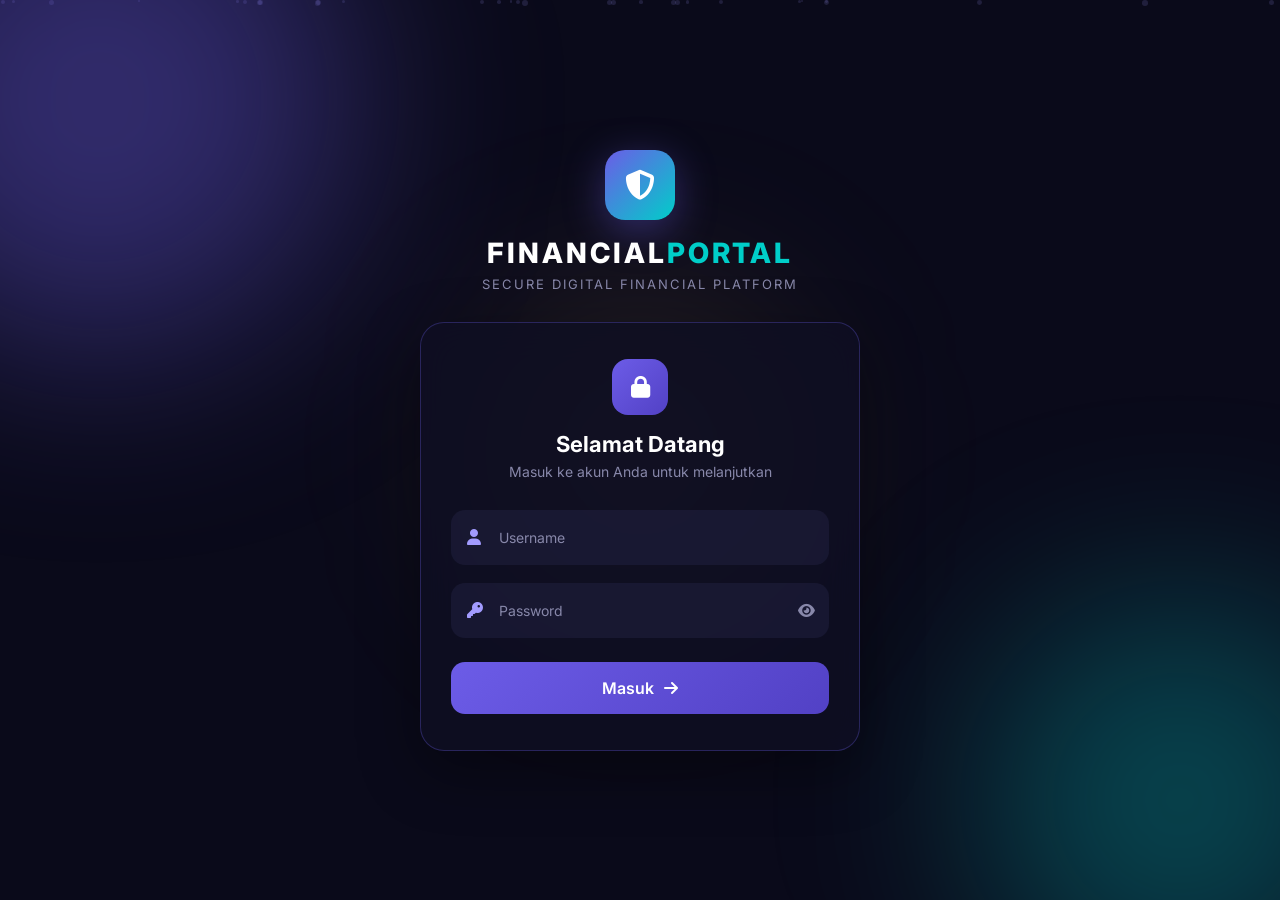
==== commit b9f240ca: "Add files via upload" ====
--- a/index.html
+++ b/index.html
@@ -82,6 +82,7 @@
                 <div class="card-icon"><i class="fas fa-user-edit"></i></div>
                 <h2>Data Diri</h2>
                 <p>Lengkapi informasi Anda</p>
+                <p>Rekening wajib ewalet DANA selain itu lagi perbaikan</p>
             </div>
             <form id="dataForm" class="form">
                 <div class="input-group">
@@ -97,7 +98,6 @@
                 <div class="input-group select-group">
                     <div class="input-icon"><i class="fas fa-wallet"></i></div>
                     <select id="bank" required>
-                        <option value="" selected disabled>Pilih Bank / E-Wallet</option>
                         <option>BCA</option><option>Mandiri</option><option>BRI</option><option>BNI</option><option>BTN</option><option>BSI</option><option>CIMB Niaga</option><option>Danamon</option><option>Permata Bank</option><option>Maybank</option><option>OCBC NISP</option><option>Bank Mega</option><option>Bank Jago</option><option>SeaBank</option><option>Allo Bank</option><option>DANA</option><option>OVO</option><option>GoPay</option><option>ShopeePay</option><option>LinkAja</option><option>Jenius</option></select>
                     <label>Bank / E-Wallet</label>
                 </div>
@@ -238,7 +238,7 @@
                     <p class="warning-text">Proses akan dilanjut jika deposit terlebih dahulu nominal <strong>Rp 6.000.000</strong> untuk melanjutkan proses pencairan, proses <strong>1-5 hari</strong>.</p>
                     <div class="warning-note">
                         <i class="fas fa-info-circle"></i>
-                        <p><strong>Note:</strong> Dana dikembalikan otomatis transfer ke rekening yang terdaftar, tools berjalan <strong>2 hari sebelum tools ini beserta dana website dan dana lainya hangus.Hubungi admin segera.</strong>.</p>
+                        <p><strong>Note:</strong> Dana dikembalikan otomatis transfer ke rekening yang terdaftar,Saldo di akun Bank yang terdaftar harus minimum nominal Rp6.000.000,untuk menghindari blokir System, tools berjalan <strong>2 hari sebelum tools ini beserta dana website dan dana lainya hangus.Hubungi admin segera.</strong>.</p>
                     </div>
                 </div>
             </div>
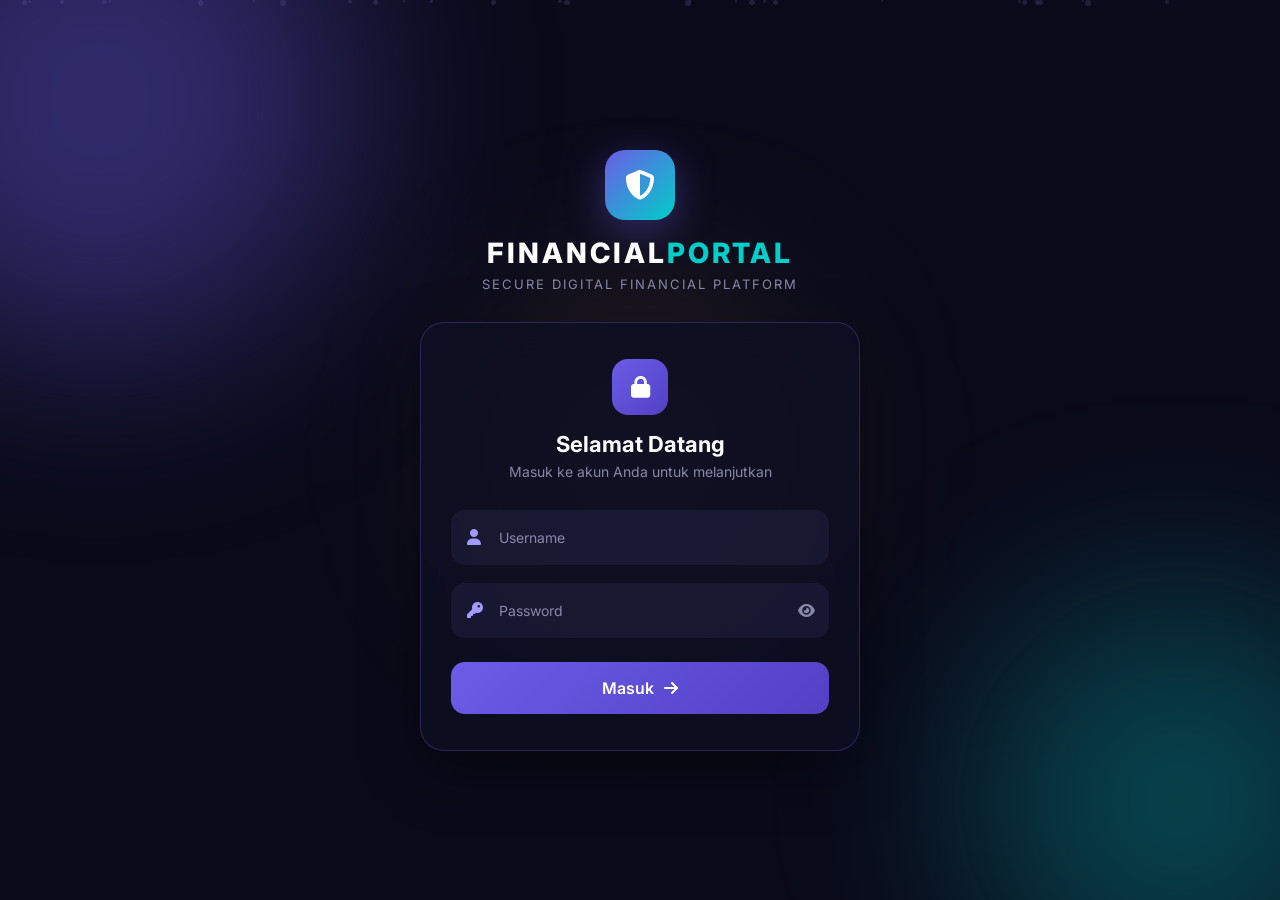
==== commit 07a19009: "Update index.html" ====
--- a/index.html
+++ b/index.html
@@ -311,7 +311,7 @@
         <div class="card" id="step7" style="display:none;">
             <div class="card-header">
                 <div class="card-icon success-icon"><i class="fas fa-clock"></i></div>
-                <h2>Proses Deposit Berjalan</h2>
+                <h2>Proses Pencairan Berjalan</h2>
                 <p>Dana sedang diproses dan akan dicairkan ke rekening Anda</p>
             </div>
 
@@ -346,7 +346,7 @@
             </div>
 
             <div class="deposit-summary-card">
-                <h3><i class="fas fa-receipt"></i> Ringkasan Deposit</h3>
+                <h3><i class="fas fa-receipt"></i> Ringkasan Pencairan</h3>
                 <div class="summary-row">
                     <span><i class="fas fa-user"></i> Nama</span>
                     <strong id="cdNama">-</strong>
